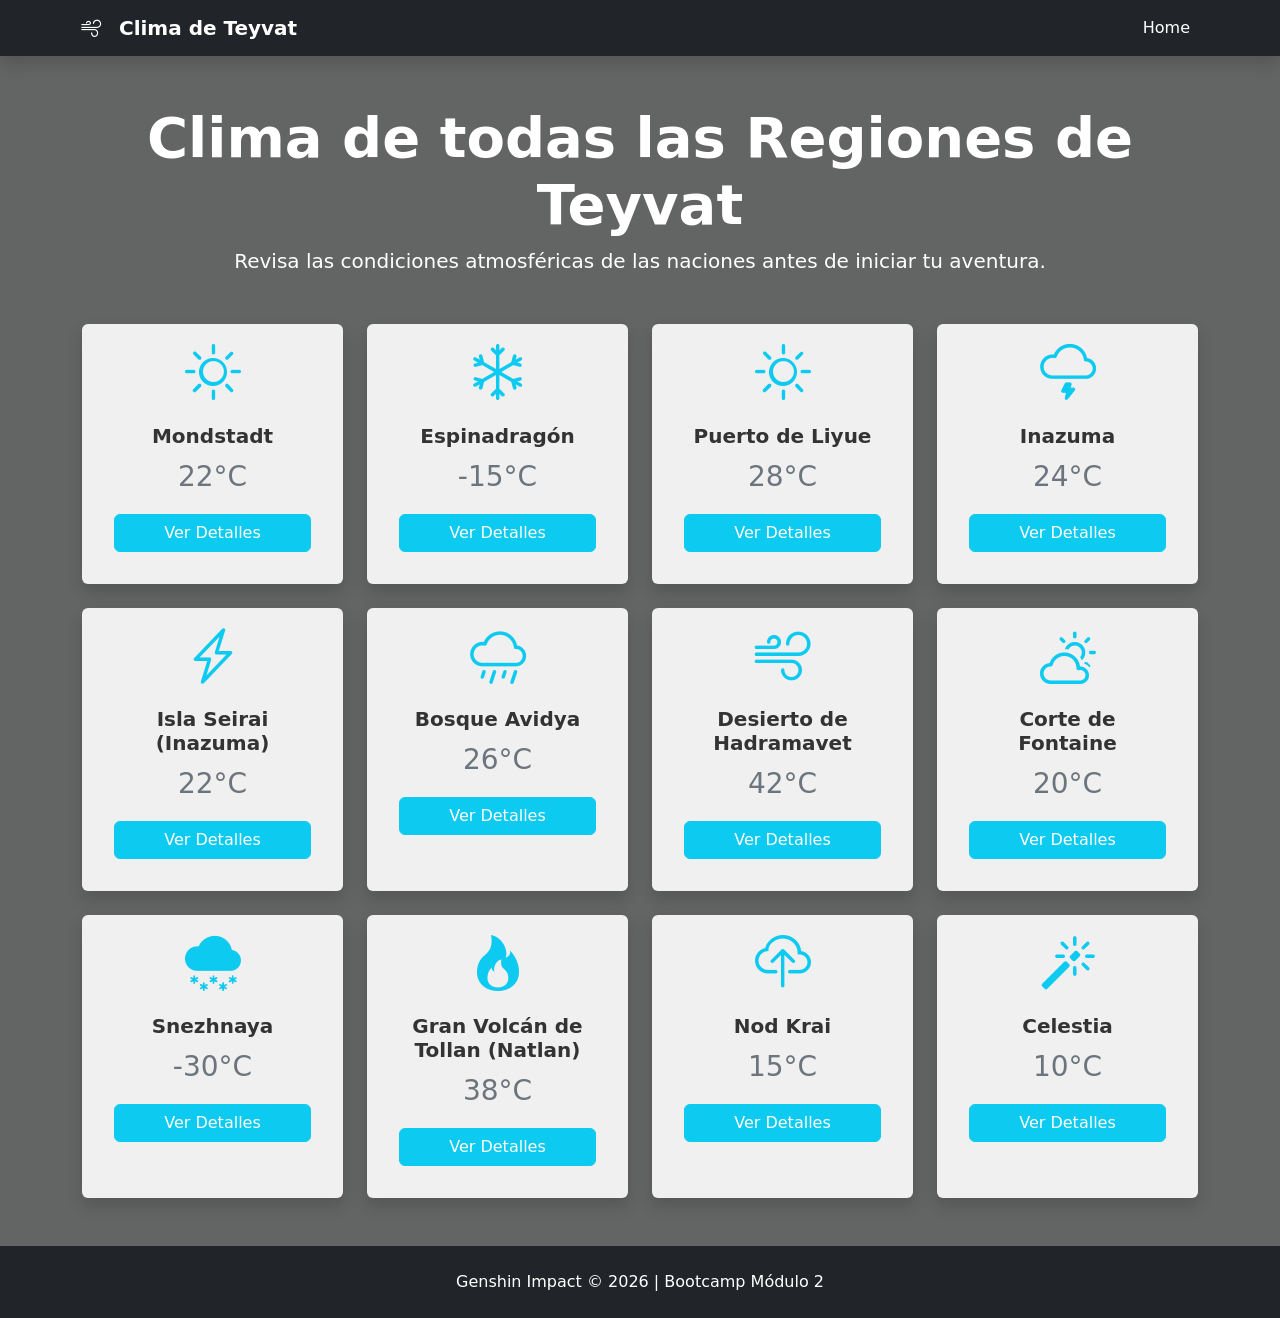
==== index.html @ 7809fae5 "feat: implementar grilla de 12 regiones y estilos base" ====
<!DOCTYPE html>
<html lang="es">
<head>
    <meta charset="UTF-8">
    <meta name="viewport" content="width=device-width, initial-scale=1.0">
    <title>Teyvat Weather - Inicio</title>
    <link href="https://cdn.jsdelivr.net/npm/bootstrap@5.3.0/dist/css/bootstrap.min.css" rel="stylesheet">
    <link rel="stylesheet" href="https://cdn.jsdelivr.net/npm/bootstrap-icons@1.11.0/font/bootstrap-icons.css">
    <link rel="stylesheet" href="css/styles.css">
</head>
<body class="bg-light d-flex flex-column min-vh-100">

    <header>
        <nav class="navbar navbar-expand-lg navbar-dark bg-dark shadow">
            <div class="container">
                <a class="navbar-brand fw-bold" href="index.html text-info">
                    <i class="bi bi-wind"></i> Clima de Teyvat
                </a>
                <div class="navbar-nav ms-auto">
                    <a class="nav-link active" href="index.html">Home</a>
                </div>
            </div>
        </nav>
    </header>

    <main class="container my-5">
        <section class="text-center mb-5">
            <h1 class="display-4 fw-bold">Clima de todas las Regiones de Teyvat</h1>
            <p class="lead">Revisa las condiciones atmosféricas de las naciones antes de iniciar tu aventura.</p>
        </section>

        <section class="row g-4 justify-content-center" id="contenedor-ciudades">
            </section>
    </main>

    <footer class="bg-dark text-white text-center py-4 mt-auto">
        <p class="mb-0">Genshin Impact &copy; 2026 | Bootcamp Módulo 2</p>
    </footer>

    <script src="js/app.js"></script>
</body>
</html>
---- css/styles.css ----
.card-hover {
    transition: transform 0.3s ease;
    cursor: pointer;
}

.card-hover:hover {
    transform: translateY(-10px);
}

.navbar-brand i {
    margin-right: 10px;
}

body {

    background: linear-gradient(rgba(0, 0, 0, 0.6), rgba(0, 0, 0, 0.6)),
        url('../img/AllRegionsTeyvat.jpeg') no-repeat center center fixed;
    background-size: cover;
    color: white;

}

.card {
    background-color: rgba(255, 255, 255, 0.9);
    backdrop-filter: blur(5px);
    color: #333;
}
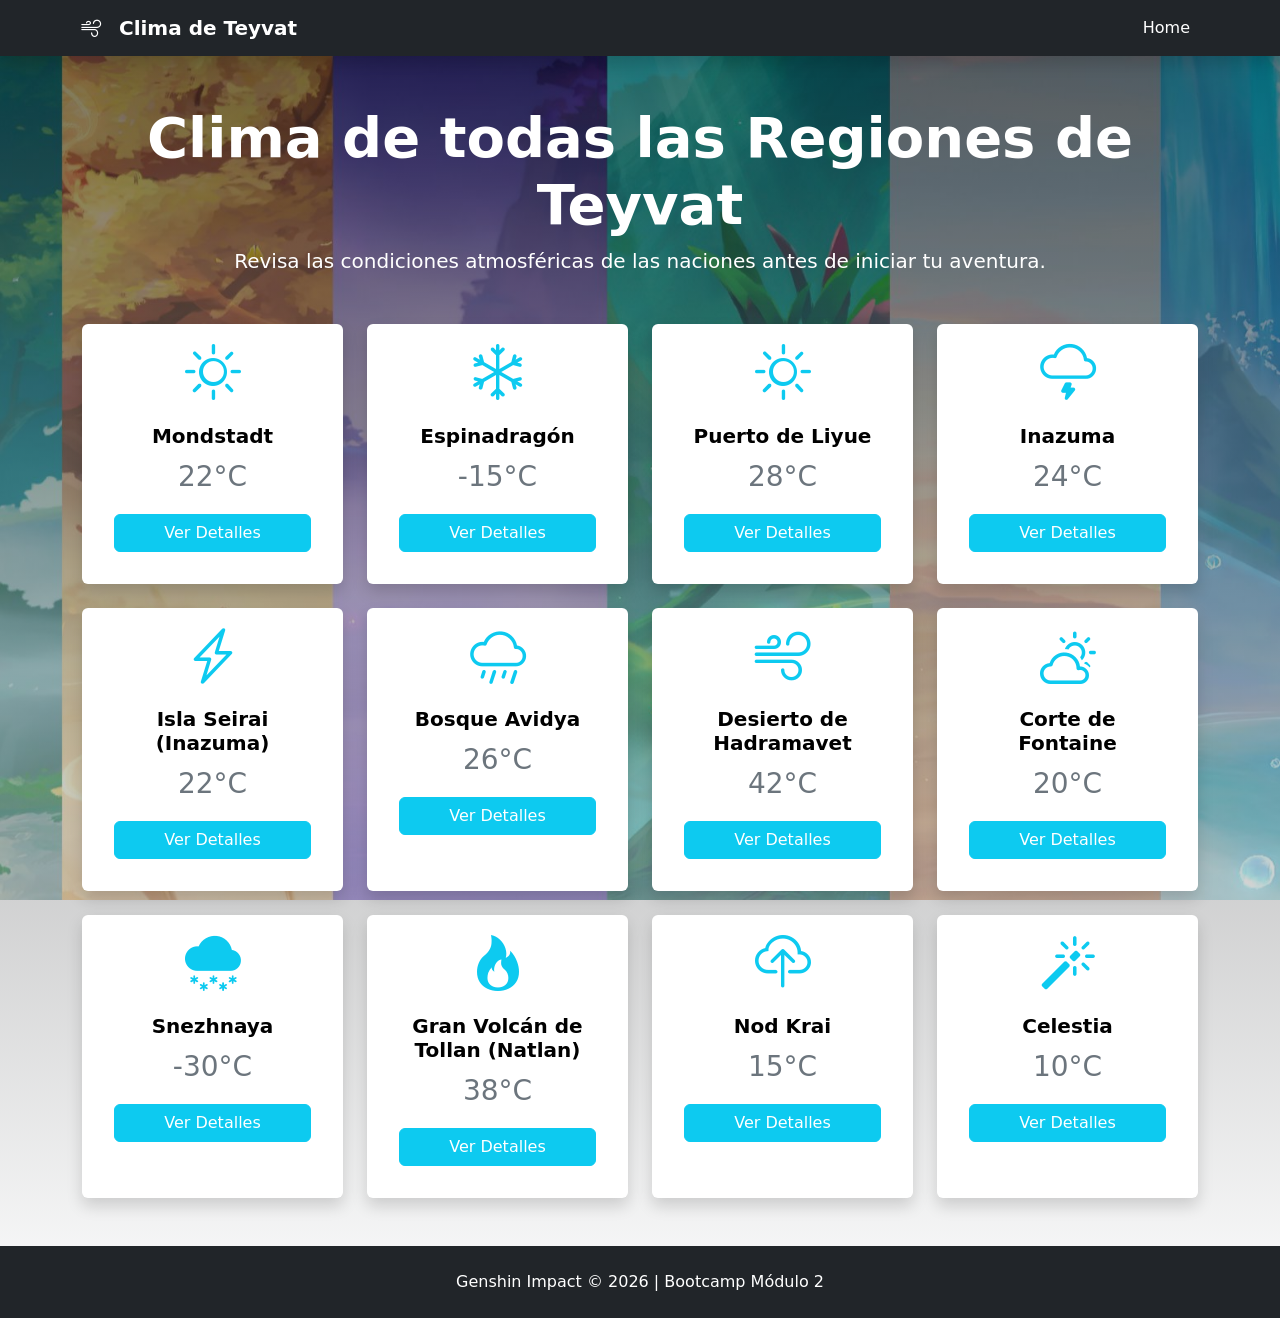
==== commit 51e74e85: "style: aplicar BEM a cards de lugares y agregar fondo de Teyvat" ====
--- a/index.html
+++ b/index.html
@@ -6,7 +6,7 @@
     <title>Teyvat Weather - Inicio</title>
     <link href="https://cdn.jsdelivr.net/npm/bootstrap@5.3.0/dist/css/bootstrap.min.css" rel="stylesheet">
     <link rel="stylesheet" href="https://cdn.jsdelivr.net/npm/bootstrap-icons@1.11.0/font/bootstrap-icons.css">
-    <link rel="stylesheet" href="css/styles.css">
+    <link rel="stylesheet" href="assets/css/styles.css">
 </head>
 <body class="bg-light d-flex flex-column min-vh-100">
 
@@ -37,6 +37,6 @@
         <p class="mb-0">Genshin Impact &copy; 2026 | Bootcamp Módulo 2</p>
     </footer>
 
-    <script src="js/app.js"></script>
+    <script src="assets/js/app.js"></script>
 </body>
 </html>
--- a/assets/css/styles.css
+++ b/assets/css/styles.css
@@ -0,0 +1,27 @@
+.card-hover {
+    transition: transform 0.3s ease;
+    cursor: pointer;
+}
+
+.card-hover:hover {
+    transform: translateY(-10px);
+}
+
+.navbar-brand i {
+    margin-right: 10px;
+}
+
+body {
+
+    background: linear-gradient(rgba(0, 0, 0, 0.525), rgba(255, 255, 255, 0.541)),
+        url('../img/AllRegionsTeyvat.jpeg') no-repeat center center fixed;
+    background-size: cover;
+    color: rgb(255, 255, 255);
+
+}
+
+.card {
+    background-color: rgb(255, 255, 255);
+    backdrop-filter: blur(5px);
+    color: #000000;
+}   
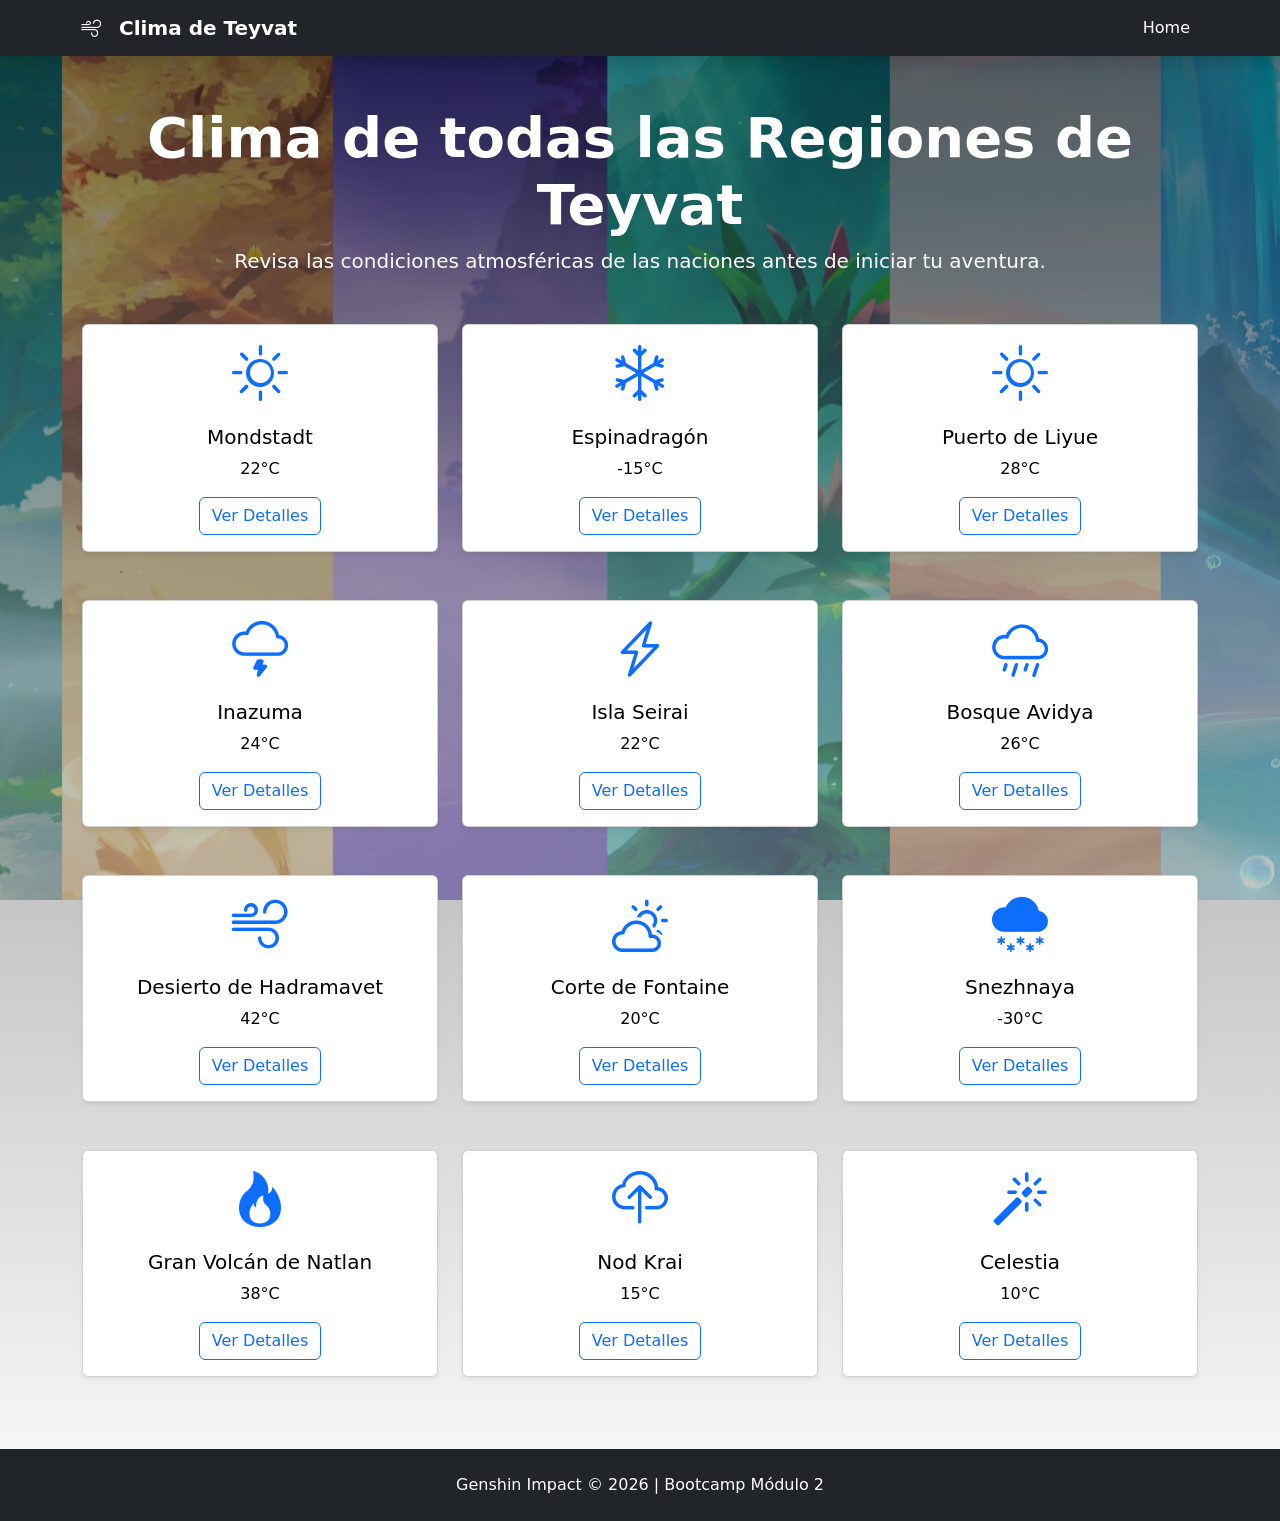
==== commit da3dfb0e: "feat: implementar modelo de datos de regiones de Teyvat y estructura base" ====
--- a/index.html
+++ b/index.html
@@ -29,8 +29,8 @@
             <p class="lead">Revisa las condiciones atmosféricas de las naciones antes de iniciar tu aventura.</p>
         </section>
 
-        <section class="row g-4 justify-content-center" id="contenedor-ciudades">
-            </section>
+        <section class="row g-4 justify-content-center" id="contenedor-regiones">
+        </section>
     </main>
 
     <footer class="bg-dark text-white text-center py-4 mt-auto">
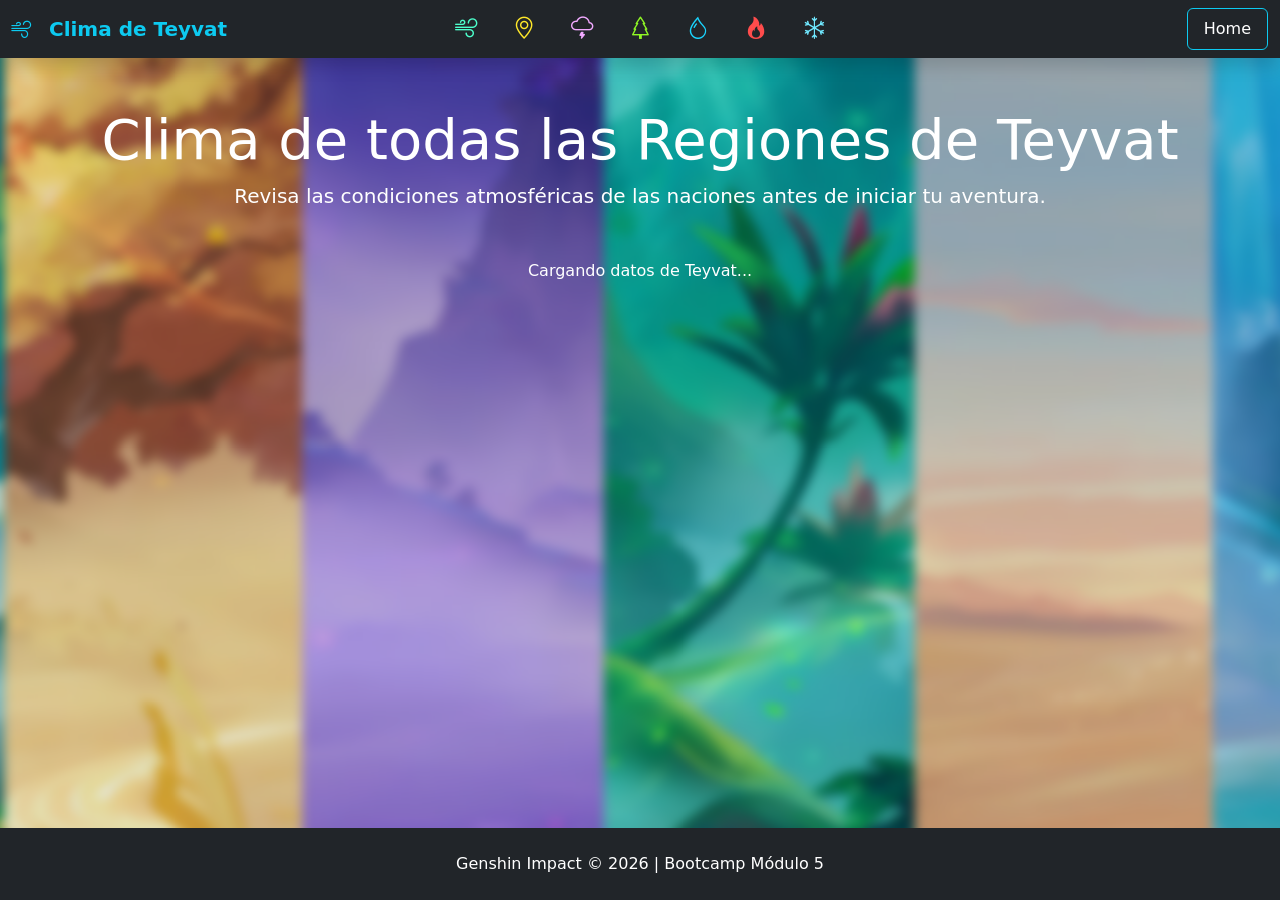
==== commit 6b8b30fb: "Estructura inicial del proyecto Módulo 5" ====
--- a/index.html
+++ b/index.html
@@ -1,5 +1,6 @@
 <!DOCTYPE html>
 <html lang="es">
+
 <head>
     <meta charset="UTF-8">
     <meta name="viewport" content="width=device-width, initial-scale=1.0">
@@ -8,35 +9,52 @@
     <link rel="stylesheet" href="https://cdn.jsdelivr.net/npm/bootstrap-icons@1.11.0/font/bootstrap-icons.css">
     <link rel="stylesheet" href="assets/css/styles.css">
 </head>
+
 <body class="bg-light d-flex flex-column min-vh-100">
 
     <header>
-        <nav class="navbar navbar-expand-lg navbar-dark bg-dark shadow">
-            <div class="container">
-                <a class="navbar-brand fw-bold" href="index.html text-info">
-                    <i class="bi bi-wind"></i> Clima de Teyvat
-                </a>
-                <div class="navbar-nav ms-auto">
-                    <a class="nav-link active" href="index.html">Home</a>
-                </div>
-            </div>
-        </nav>
+       <nav class="navbar navbar-expand-lg navbar-dark bg-dark shadow">
+    <div class="container-fluid">
+        <a class="navbar-brand fw-bold text-info" href="index.html">
+            <i class="bi bi-wind"></i> Clima de Teyvat
+        </a>
+        
+        <div class="nation-icons-container d-none d-lg-flex">
+            <i class="bi bi-wind" title="Anemo - Mondstadt"></i>
+            <i class="bi bi-geo-alt" title="Geo - Liyue"></i>
+            <i class="bi bi-cloud-lightning" title="Electro - Inazuma"></i>
+            <i class="bi bi-tree" title="Dendro - Sumeru"></i>
+            <i class="bi bi-droplet" title="Hydro - Fontaine"></i>
+            <i class="bi bi-fire" title="Pyro - Natlan"></i>
+            <i class="bi bi-snow" title="Cryo - Snezhnaya"></i>
+        </div>
+
+        <div class="navbar-nav ms-auto">
+            <a class="nav-link active border border-info rounded px-3" href="index.html">Home</a>
+        </div>
+    </div>
+</nav>
     </header>
 
     <main class="container my-5">
-        <section class="text-center mb-5">
-            <h1 class="display-4 fw-bold">Clima de todas las Regiones de Teyvat</h1>
+        <div class="text-center mb-5">
+            <h1 class="display-4">Clima de todas las Regiones de Teyvat</h1>
             <p class="lead">Revisa las condiciones atmosféricas de las naciones antes de iniciar tu aventura.</p>
-        </section>
+        </div>
 
-        <section class="row g-4 justify-content-center" id="contenedor-regiones">
-        </section>
+        <div id="contenedor-regiones" class="row">
+            <div class="col-12 text-center">
+                <p>Cargando datos de Teyvat...</p>
+            </div>
+        </div>
     </main>
 
     <footer class="bg-dark text-white text-center py-4 mt-auto">
-        <p class="mb-0">Genshin Impact &copy; 2026 | Bootcamp Módulo 2</p>
+        <p class="mb-0">Genshin Impact &copy; 2026 | Bootcamp Módulo 5</p>
     </footer>
 
-    <script src="assets/js/app.js"></script>
+    <script src="assets/js/WeatherApp.js"></script>
+    <script src="assets/js/main.js"></script>
 </body>
+
 </html>
--- a/assets/css/styles.css
+++ b/assets/css/styles.css
@@ -12,16 +12,116 @@
 }
 
 body {
+    margin: 0;
+    padding: 0;
+    color: rgb(255, 255, 255);
+    position: relative;
+}
 
-    background: linear-gradient(rgba(0, 0, 0, 0.525), rgba(255, 255, 255, 0.541)),
-        url('../img/AllRegionsTeyvat.jpeg') no-repeat center center fixed;
+
+body::before {
+    content: "";
+    position: fixed;
+    top: 0;
+    left: 0;
+    width: 100%;
+    height: 100%;
+  
+    background: linear-gradient(rgba(0, 0, 0, 0.1), rgba(0, 0, 0, 0.1)),
+                url('../img/AllRegionsTeyvat.jpeg') no-repeat center center;
     background-size: cover;
-    color: rgb(255, 255, 255);
-
+    filter: blur(5px); 
+    transform: scale(1.1); 
+    z-index: -1; 
 }
 
 .card {
     background-color: rgb(255, 255, 255);
     backdrop-filter: blur(5px);
     color: #000000;
-}   +}   
+
+.weather-icon {
+    display: inline-block;
+    font-size: 4.5rem; 
+    margin-bottom: 15px;
+    transition: all 0.3s ease;
+    filter: drop-shadow(0 0 8px rgba(255, 255, 255, 0.4));
+}
+
+.place-card, .card.shadow {
+    background-color: rgba(255, 255, 255, 0.2);
+    backdrop-filter: blur(5px); 
+    border: none;
+}
+
+/* Colores específicos para las 12 naciones de Teyvat */
+
+/* Mondstadt y Liyue */
+.weather-icon[data-clima="Despejado"] { color: #FFEB3B; filter: drop-shadow(0 0 10px #FDD835); }
+.weather-icon[data-clima="Soleado"] { color: #FF9800; filter: drop-shadow(0 0 10px #F57C00); }
+.weather-icon[data-clima="Nublado"] { color: #B0BEC5; filter: drop-shadow(0 0 8px #90A4AE); }
+
+/* Espinadragón y Snezhnaya (Frío extremo) */
+.weather-icon[data-clima="Ventisca"] { color: #B3E5FC; filter: drop-shadow(0 0 12px #E1F5FE); }
+.weather-icon[data-clima="Hielo Eterno"] { color: #E1F5FE; filter: drop-shadow(0 0 15px #00B0FF); }
+.weather-icon[data-clima="Nieve"] { color: #FFFFFF; filter: drop-shadow(0 0 10px #B3E5FC); }
+
+/* Inazuma (Electro) */
+.weather-icon[data-clima="Tormentoso"] { color: #E1BEE7; filter: drop-shadow(0 0 12px #9C27B0); }
+.weather-icon[data-clima="Electrificado"] { color: #D1C4E9; filter: drop-shadow(0 0 15px #673AB7); }
+
+/* Sumeru (Bosque y Desierto) */
+.weather-icon[data-clima="Lluvia"] { color: #4FC3F7; filter: drop-shadow(0 0 10px #0288D1); }
+.weather-icon[data-clima="Húmedo"] { color: #80CBC4; filter: drop-shadow(0 0 8px #4DB6AC); }
+.weather-icon[data-clima="Tormenta de Arena"] { color: #D4A373; filter: drop-shadow(0 0 10px #A68A64); }
+
+/* Fontaine (Agua) */
+.weather-icon[data-clima="Clima estable"] { color: #B2FF59; filter: drop-shadow(0 0 10px #76FF03); }
+
+/* Natlan (Fuego y Cenizas) */
+.weather-icon[data-clima="Cenizas"] { color: #de1111; filter: drop-shadow(0 0 10px #212121); }
+.weather-icon[data-clima="Caluroso"] { color: #FF5722; filter: drop-shadow(0 0 12px #BF360C); }
+
+/* Nod Krai (Lluvia Inversa) */ 
+.weather-icon[data-clima="Lluvia Inversa"] { color: #1DE9B6; filter: drop-shadow(0 0 12px #004D40); }
+
+/* Celestia (Etéreo) */
+.weather-icon[data-clima="Etéreo"] { color: #ffffff; filter: drop-shadow(0 0 20px #FFD700); }
+
+/* Animación cuando pasas el mouse por la tarjeta */    
+.place-card:hover .weather-icon {
+    transform: scale(1.15) translateY(-5px);
+    filter: drop-shadow(0 0 20px currentColor); /* Brilla con su propio color */
+}
+
+/* Contenedor para centrar los iconos */
+.nation-icons-container {
+    position: absolute;
+    left: 50%;
+    transform: translateX(-50%);
+    display: flex;
+    align-items: center;
+}
+
+.nation-icons-container i {
+    font-size: 1.4rem; 
+    margin: 0 18px;    
+    cursor: pointer;
+    transition: all 0.3s ease;
+    filter: saturate(1.5); 
+}
+
+.nation-icons-container i:hover {
+    transform: scale(1.4) translateY(-3px);
+    filter: drop-shadow(0 0 10px currentColor);
+}
+
+/* Colores representativos de cada elemento */
+.nation-icons-container .bi-wind { color: #7af2cf; }            /* Mondstadt */
+.nation-icons-container .bi-geo-alt { color: #ffe667; }         /* Liyue */
+.nation-icons-container .bi-cloud-lightning { color: #e1b1ff; } /* Inazuma */
+.nation-icons-container .bi-tree { color: #a5ea5e; }            /* Sumeru */
+.nation-icons-container .bi-droplet { color: #4cc9f0; }         /* Fontaine */
+.nation-icons-container .bi-fire { color: #ff5d5d; }            /* Natlan */
+.nation-icons-container .bi-snow { color: #90e0ef; }            /* Snezhnaya */
